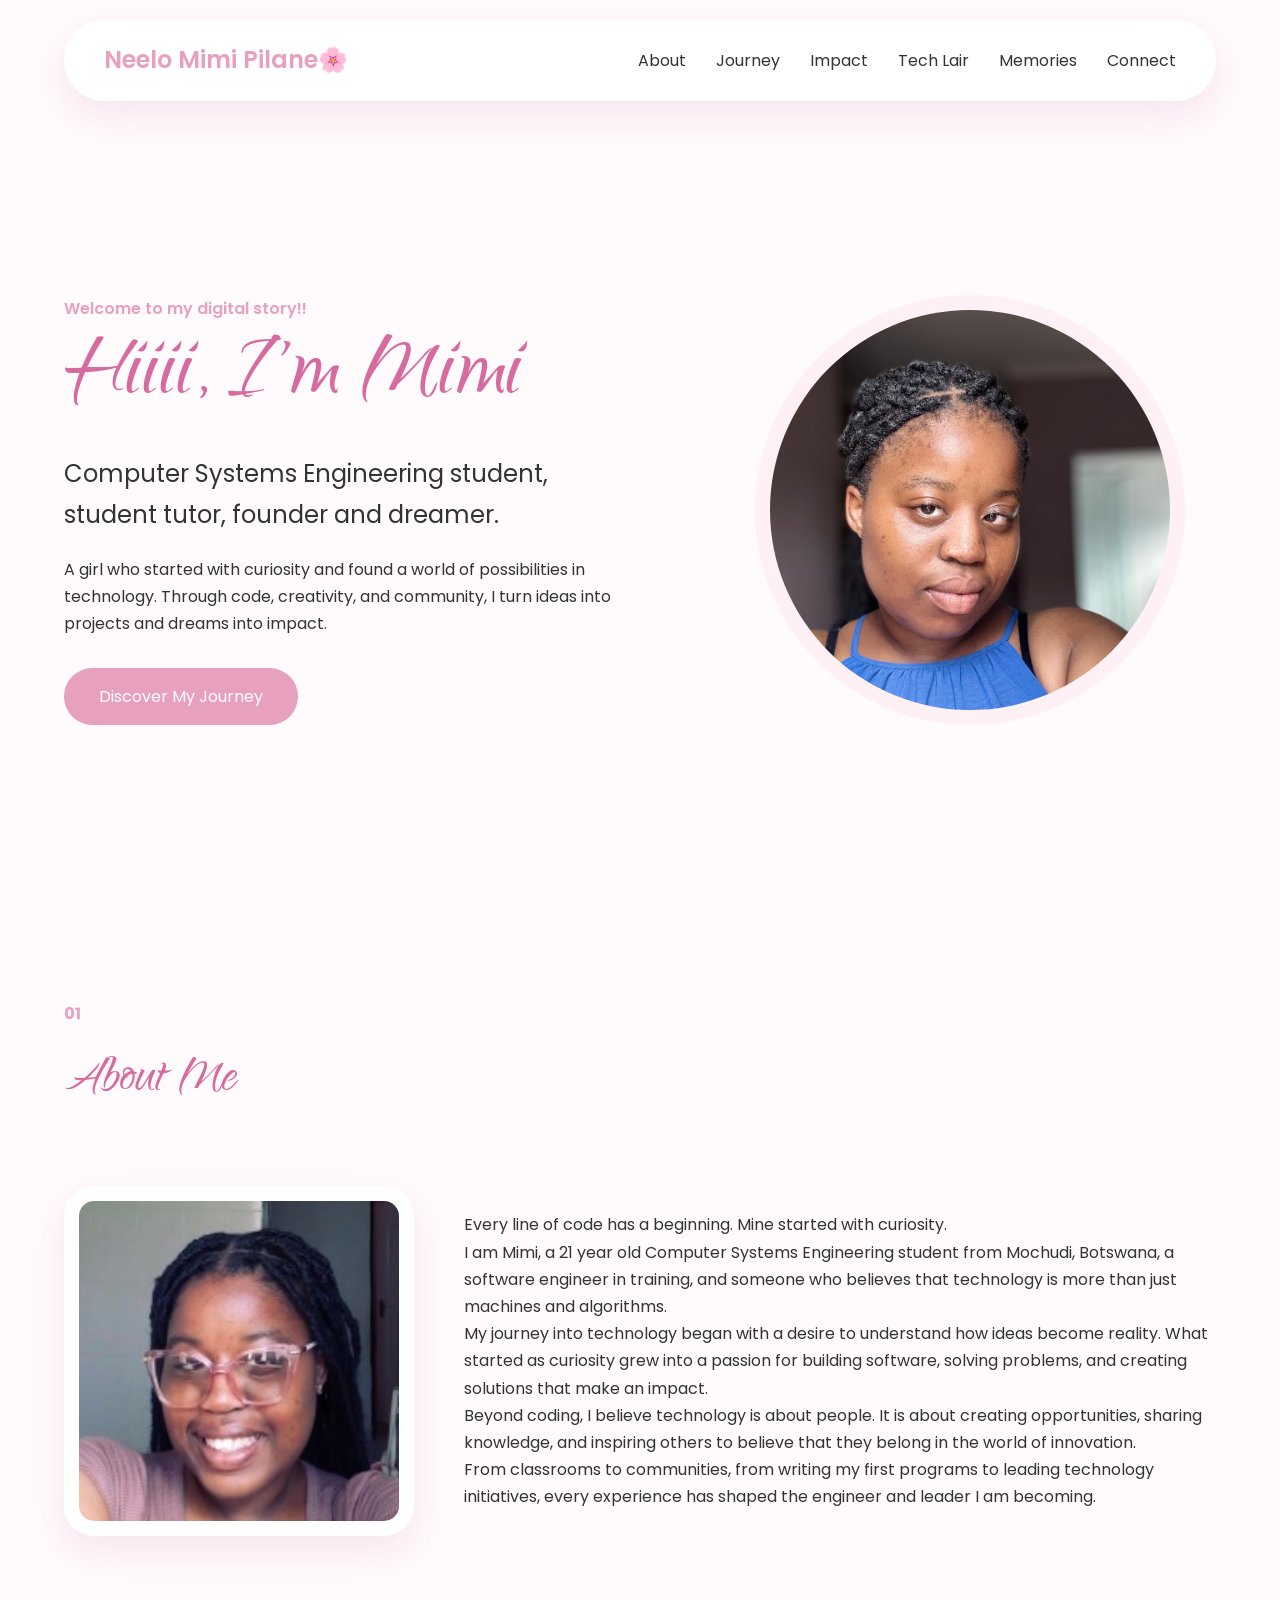
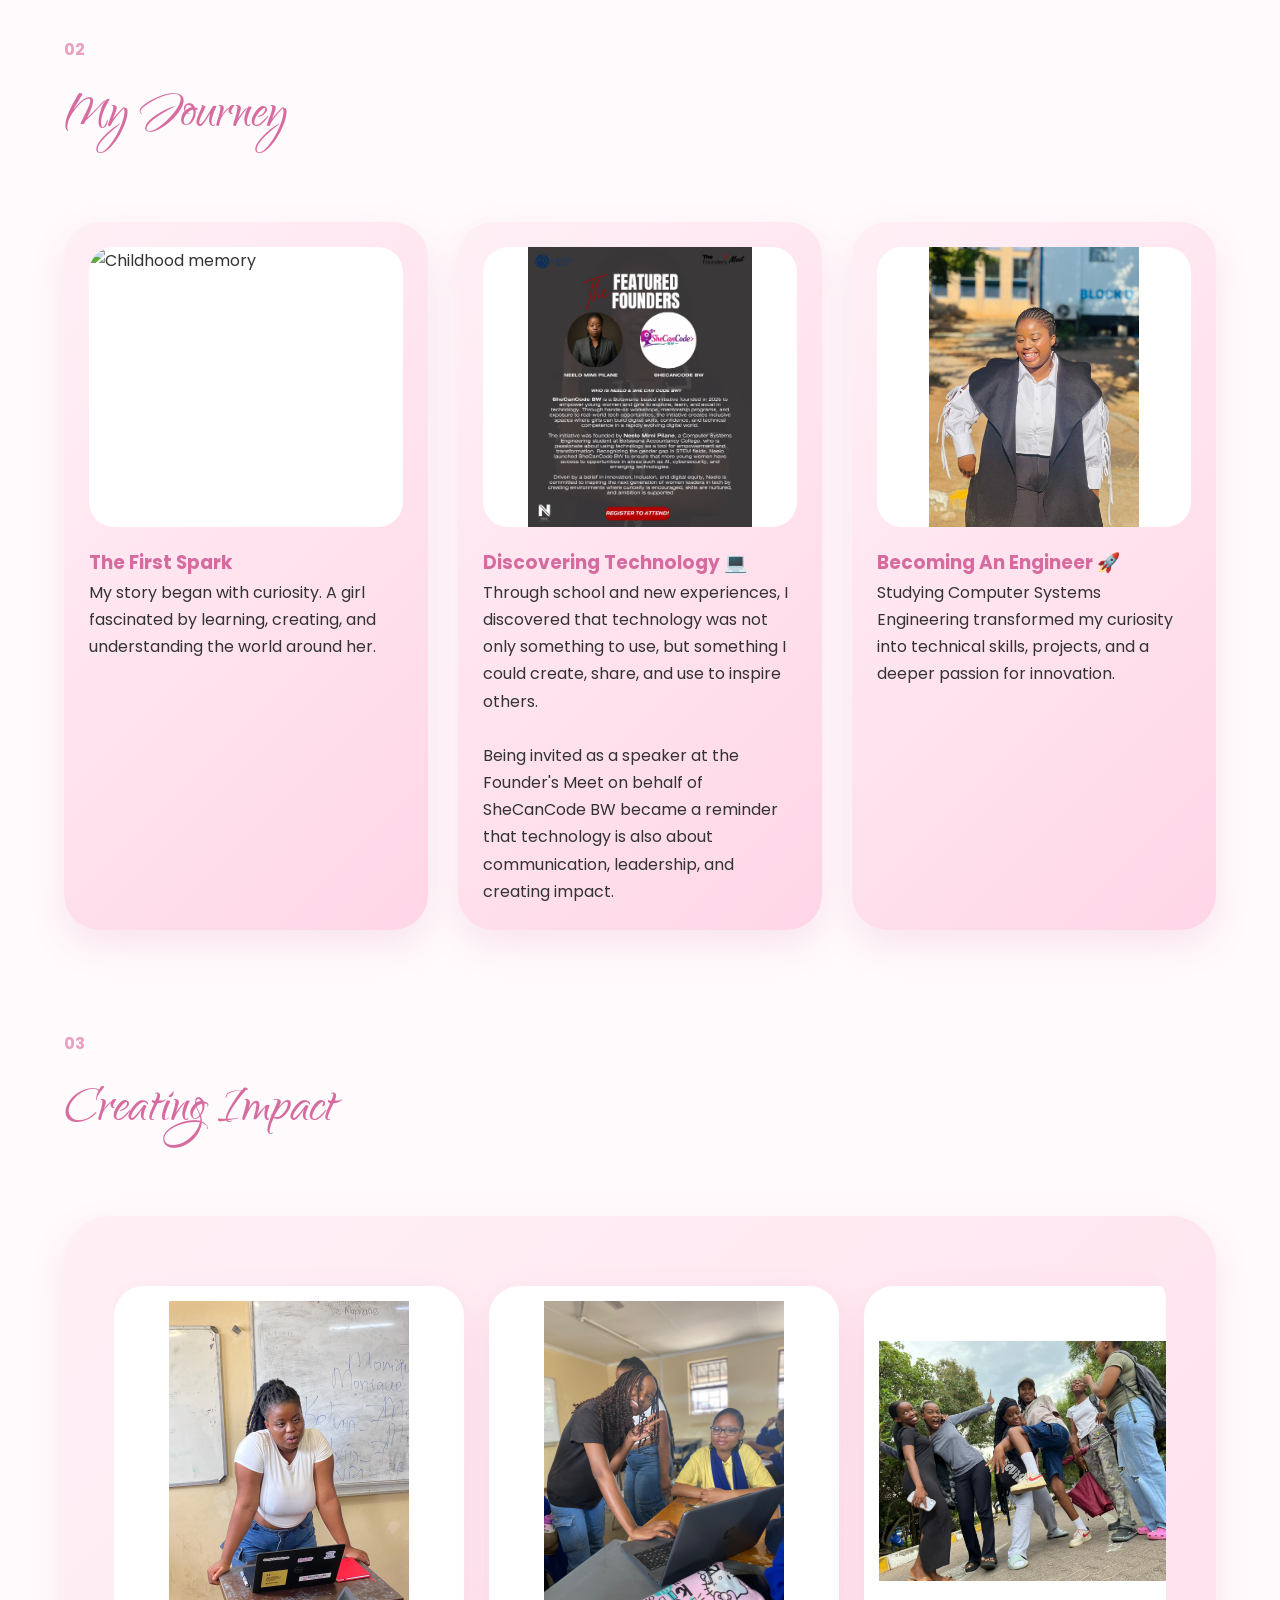
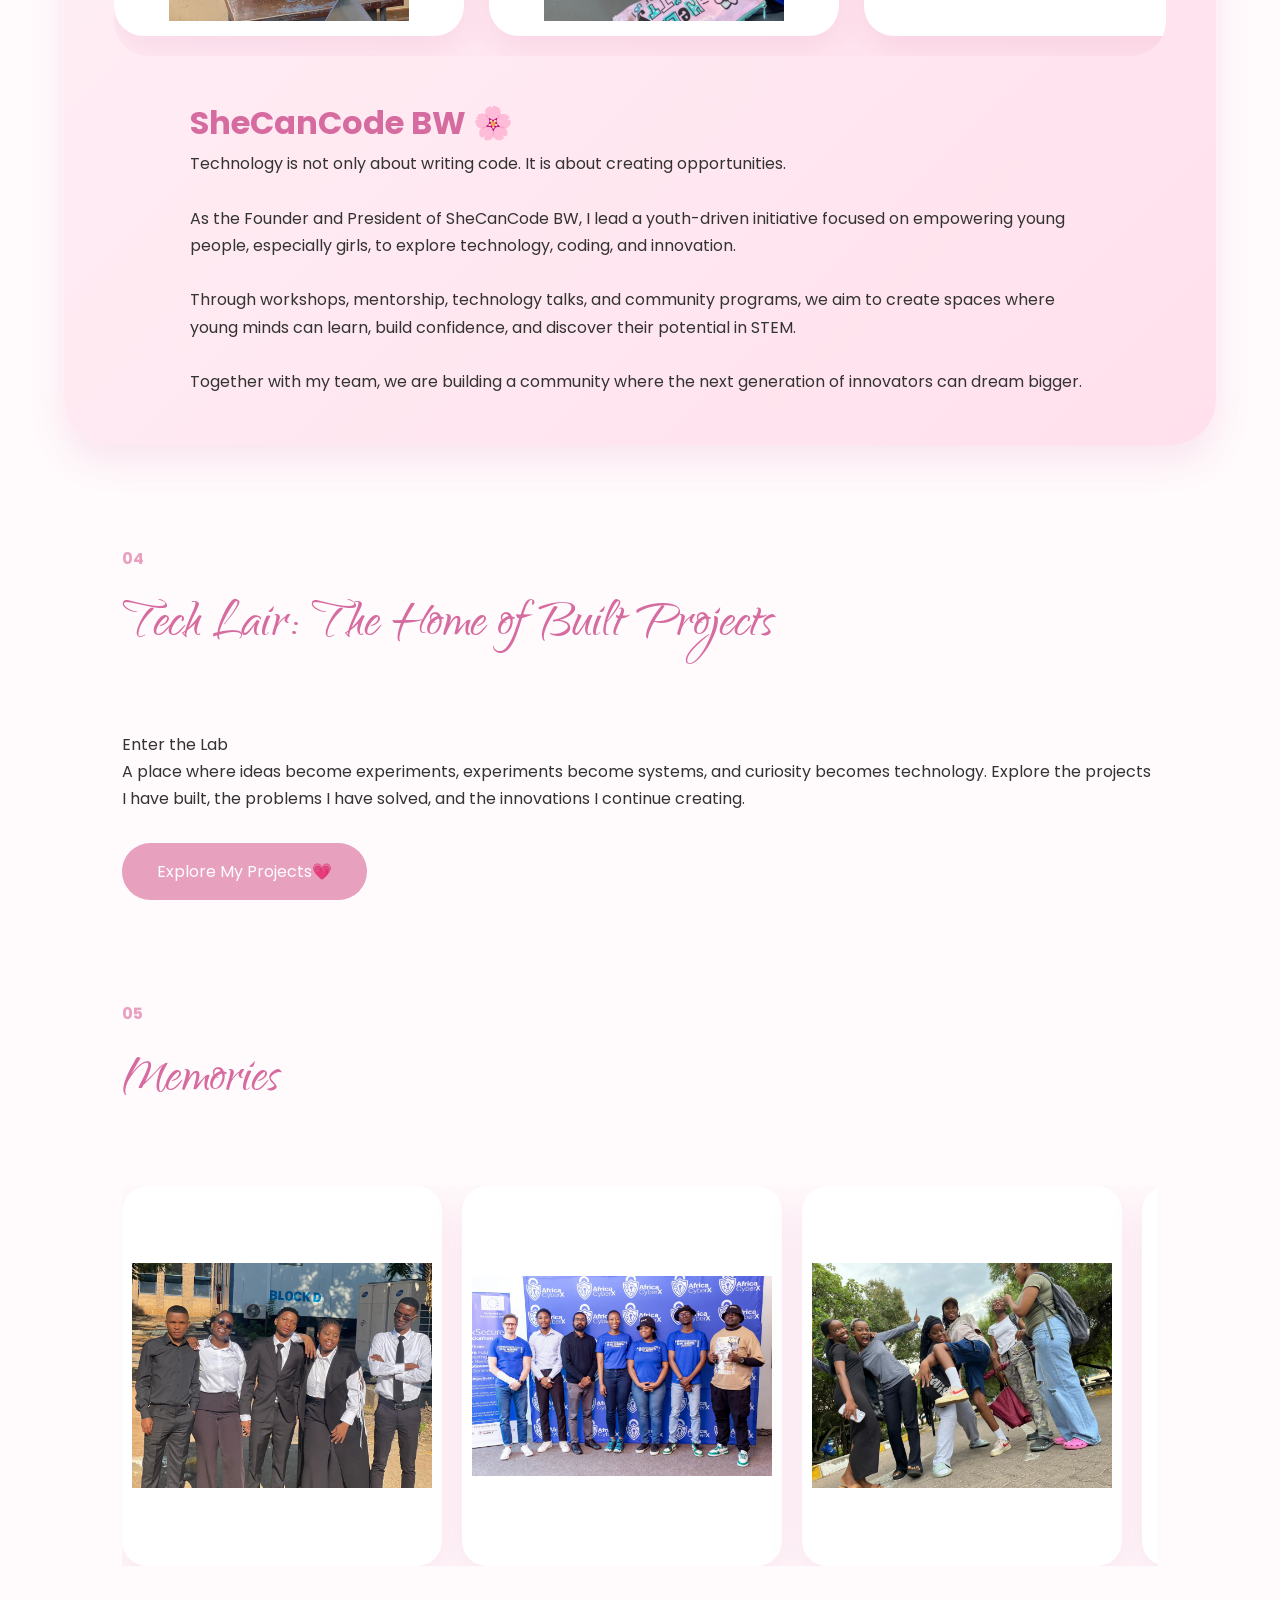
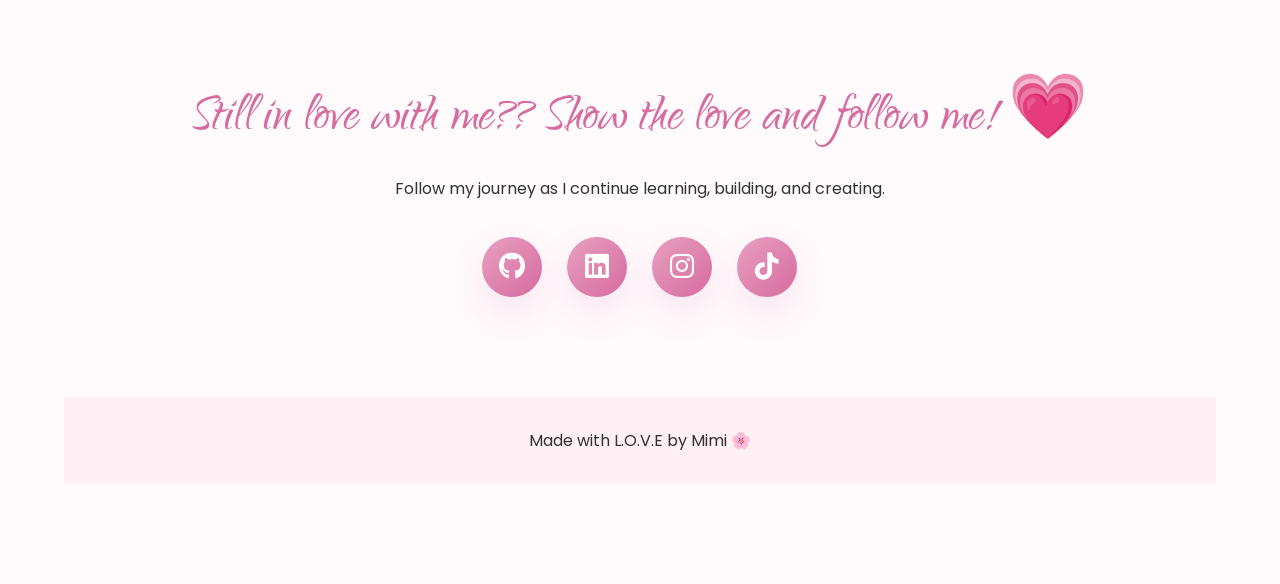
==== index.html @ d1bf8a51 "Create Mimi digital story website" ====
<!doctype html>
<html lang="en">
  <head>
    <meta charset="UTF-8" />

    <meta name="viewport" content="width=device-width, initial-scale=1.0" />

    <title>Mimi | My Digital Story</title>

    <!-- Fonts -->

    <link rel="preconnect" href="https://fonts.googleapis.com" />

    <link rel="preconnect" href="https://fonts.gstatic.com" crossorigin />

    <link
      href="https://fonts.googleapis.com/css2?family=Qwigley&family=Poppins:wght@300;400;500;600;700&display=swap"
      rel="stylesheet"
    />

    <!-- Font Awesome Icons -->

    <link
      rel="stylesheet"
      href="https://cdnjs.cloudflare.com/ajax/libs/font-awesome/6.5.2/css/all.min.css"
    />

    <!-- CSS -->

    <link rel="stylesheet" href="style.css" />
  </head>

  <body>
    <!-- NAVIGATION -->

    <header>
      <nav class="navbar">
        <div class="logo">Neelo Mimi Pilane🌸</div>

        <ul class="nav-links">
          <li><a href="#about">About</a></li>

          <li><a href="#journey">Journey</a></li>

          <li><a href="#impact">Impact</a></li>

          <li><a href="#projects">Tech Lair</a></li>

          <li><a href="#memories">Memories</a></li>

          <li><a href="#contact">Connect</a></li>
        </ul>
      </nav>
    </header>

    <!-- HERO SECTION -->

    <section class="hero">
      <div class="hero-content">
        <p class="small-title">Welcome to my digital story!!</p>

        <h1>Hiiii, I'm Mimi</h1>

        <h2>
          Computer Systems Engineering student, student tutor, founder and
          dreamer.
        </h2>

        <p>
          A girl who started with curiosity and found a world of possibilities
          in technology. Through code, creativity, and community, I turn ideas
          into projects and dreams into impact.
        </p>

        <a href="#about" class="button"> Discover My Journey </a>
      </div>

      <div class="hero-image">
        <div class="image-circle">
          <img src="images/IMG-20260109-WA0037.jpg" alt="Mimi" />
        </div>
      </div>
    </section>

    <!-- ABOUT ME -->

    <section id="about" class="section">
      <div class="section-title">
        <span>01</span>

        <h2>About Me</h2>
      </div>

      <div class="about-container">
        <img
          src="images/WhatsApp Image 2026-07-09 at 23.31.09.jpeg"
          alt="Mimi"
        />

        <div>
          <p>
            Every line of code has a beginning. Mine started with curiosity.
          </p>

          <p>
            I am Mimi, a 21 year old Computer Systems Engineering student from
            Mochudi, Botswana, a software engineer in training, and someone who
            believes that technology is more than just machines and algorithms.
          </p>

          <p>
            My journey into technology began with a desire to understand how
            ideas become reality. What started as curiosity grew into a passion
            for building software, solving problems, and creating solutions that
            make an impact.
          </p>

          <p>
            Beyond coding, I believe technology is about people. It is about
            creating opportunities, sharing knowledge, and inspiring others to
            believe that they belong in the world of innovation.
          </p>

          <p>
            From classrooms to communities, from writing my first programs to
            leading technology initiatives, every experience has shaped the
            engineer and leader I am becoming.
          </p>
        </div>
      </div>
    </section>

    <!-- JOURNEY -->

    <section id="journey" class="section">
      <div class="section-title">
        <span>02</span>

        <h2>My Journey</h2>
      </div>

      <div class="journey-cards">
        <div class="journey-card">
          <img
            src="https://scontent.fgbe3-1.fna.fbcdn.net/v/t39.30808-6/525600431_122145779588773321_2404737850648719058_n.jpg?stp=dst-jpg_tt6&cstp=mx1365x2048&ctp=s1365x2048&_nc_cat=105&ccb=1-7&_nc_sid=127cfc&_nc_ohc=GT1nLXuO20gQ7kNvwE4-AoG&_nc_oc=Adqi7NWQVuliMATV10TomDskWCV0RhlWB3ae9Sd9aDiDpwr0BccmvEbLp9uGmn_qp1I&_nc_zt=23&_nc_ht=scontent.fgbe3-1.fna&_nc_gid=GcNTvMuX2wR8f9uZU5mSNQ&_nc_ss=7a2a8&oh=00_AQByU5W6QMEFvZTmGHGE9KpyMaZ5w5khFSQNWqCHxTu-3w&oe=6A55FC5C"
            alt="Childhood memory"
          />

          <h3>The First Spark </h3>

          <p>
            My story began with curiosity. A girl fascinated by learning,
            creating, and understanding the world around her.
          </p>
        </div>

        <div class="journey-card">
          <img
            src="images/IMG-20260215-WA0001.jpg"
            alt="Founder's Meet speaker poster"
          />

          <h3>Discovering Technology 💻</h3>

          <p>
            Through school and new experiences, I discovered that technology was
            not only something to use, but something I could create, share, and
            use to inspire others.

            <br /><br />

            Being invited as a speaker at the Founder's Meet on behalf of
            SheCanCode BW became a reminder that technology is also about
            communication, leadership, and creating impact.
          </p>
        </div>

        <div class="journey-card">
          <img
            src="images/IMG-20260528-WA0316.jpg"
            alt="Engineering presentation"
          />

          <h3>Becoming An Engineer 🚀</h3>

          <p>
            Studying Computer Systems Engineering transformed my curiosity into
            technical skills, projects, and a deeper passion for innovation.
          </p>
        </div>
      </div>
    </section>

    <!-- IMPACT -->

    <section id="impact" class="section">
      <div class="section-title">
        <span>03</span>

        <h2>Creating Impact</h2>
      </div>

      <div class="impact-card">
        <div class="she-carousel">
          <div class="she-track">
            <img
              src="images/IMG-20260215-WA0042.jpg"
              alt="SheCanCode BW activity"
            />

            <img
              src="images/IMG-20260215-WA0048.jpg"
              alt="SheCanCode BW activity"
            />

            <img
              src="images/IMG-20260213-WA0061.jpg"
              alt="SheCanCode BW activity"
            />

            <img
              src="images/IMG-20260215-WA0046.jpg"
              alt="SheCanCode BW activity"
            />

            <img
              src="images/20260221_151713.jpg"
              alt="SheCanCode BW activity"
            />

            <!-- duplicate images for smooth animation -->

            <img
              src="images/20260130_170635.jpg"
              alt="SheCanCode BW activity"
            />

            <img
              src="images/IMG-20260214-WA0029.jpg"
              alt="SheCanCode BW activity"
            />
          </div>
        </div>

        <div>
          <h3>SheCanCode BW 🌸</h3>

          <p>
            Technology is not only about writing code. It is about creating
            opportunities.

            <br /><br />

            As the Founder and President of SheCanCode BW, I lead a youth-driven
            initiative focused on empowering young people, especially girls, to
            explore technology, coding, and innovation.

            <br /><br />

            Through workshops, mentorship, technology talks, and community
            programs, we aim to create spaces where young minds can learn, build
            confidence, and discover their potential in STEM.

            <br /><br />

            Together with my team, we are building a community where the next
            generation of innovators can dream bigger.
          </p>
        </div>
      </div>
    </section>

    <!-- TECH LAIR -->

    <section id="projects" class="section">
      <div class="section-title">

<!-- TECH LAIR -->


<section id="projects" class="section tech-lair">


<div class="section-title">

  <span>04</span>
<h2>
Tech Lair: The Home of Built Projects
</h2>
</div>

<div class="lair-container"

<h2>
Enter the Lab
</h2>
<p>

A place where ideas become experiments, experiments become systems,
and curiosity becomes technology.

Explore the projects I have built, the problems I have solved,
and the innovations I continue creating.

</p>

<a href="projects.html" class="button">

Explore My Projects💗

</a>
</div>

</section>

    <!-- MEMORIES CAROUSEL -->

    <section id="memories" class="section">
      <div class="section-title">
        <span>05</span>

        <h2>Memories</h2>
      </div>

      <div class="carousel">
        <div class="carousel-track">
          <img src="images/IMG-20260528-WA0346.jpg" alt="Memory" />

          <img src="images/525587577_122145778658773321_8974196569552202813_n.jpg" alt="Memory" />

          <img src="images/IMG-20260213-WA0061.jpg" alt="Memory" />

          <img src="images/20260417_142300.jpg" alt="Memory" />

          <img src="images/20260221_115844.jpg" alt="Memory" />

          <img src="images/20260428_124138.jpg" alt="Memory" />

          <!-- duplicate images for smooth loop -->

          <img src="images/20260222_104321.jpg" alt="Memory" />

          <img src="images/20260112_105141.jpg" alt="Memory" />

          <img src="images/20260131_094448.jpg" alt="Memory" />
        </div>
      </div>
    </section>

    <!-- CONNECT -->

    <section id="contact" class="section contact">
      <h2>Still in love with me?? Show the love and follow me! 💗</h2>

      <p>Follow my journey as I continue learning, building, and creating.</p>

      <div class="social-links">
        <a
          href="https://github.com/neelomimipilane"
          target="_blank"
          aria-label="GitHub"
        >
          <i class="fab fa-github"></i>
        </a>

        <a
          href="https://www.linkedin.com/in/neelo-mimi-pilane-a57aa8320/"
          target="_blank"
          aria-label="LinkedIn"
        >
          <i class="fab fa-linkedin"></i>
        </a>

        <a
          href="https://www.instagram.com/bubble_peachhh/?__pwa=1"
          target="_blank"
          aria-label="Instagram"
        >
          <i class="fab fa-instagram"></i>
        </a>

        <a
          href="https://www.tiktok.com/@faith.with_mimi"
          target="_blank"
          aria-label="TikTok"
        >
          <i class="fab fa-tiktok"></i>
        </a>
      </div>
    </section>

    <!-- FOOTER -->
    <footer>
      <p>Made with L.O.V.E by Mimi 🌸</p>
    </footer>
  </body>
</html>
---- style.css ----
/* ==========================
   GLOBAL STYLES
========================== */

:root {
  --pink: #e8a0bf;
  --dark-pink: #d66b9f;
  --soft-pink: #fff0f6;
  --card-pink: #ffe4ef;
  --light: #fffafc;
  --dark: #333;
  --white: #ffffff;
  --shadow: 0 15px 35px rgba(214, 107, 159, 0.15);
}

* {
  margin: 0;
  padding: 0;
  box-sizing: border-box;
}

html {
  scroll-behavior: smooth;
}

body {
  font-family: "Poppins", sans-serif;
  background: var(--light);
  color: var(--dark);
  line-height: 1.7;
}

h1,
h2 {
  font-family: "Qwigley", cursive;
  font-weight: 400;
  color: var(--dark-pink);
}

h1 {
  font-size: 7rem;
  line-height: 1;
}

h2 {
  font-size: 4rem;
}

p {
  font-size: 1rem;
}

/* ==========================
   NAVIGATION
========================== */

header {
  position: fixed;
  width: 100%;
  top: 0;
  z-index: 1000;
}

.navbar {
  width: 90%;
  margin: 20px auto 0;

  padding: 20px 40px;

  display: flex;
  justify-content: space-between;
  align-items: center;

  background: rgba(255, 255, 255, 0.85);

  backdrop-filter: blur(12px);

  border-radius: 50px;

  box-shadow: var(--shadow);
}

.logo {
  font-size: 1.5rem;
  font-weight: 600;
  color: var(--pink);
}

.nav-links {
  display: flex;
  list-style: none;
  gap: 30px;
}

.nav-links a {
  text-decoration: none;
  color: var(--dark);
  transition: 0.3s;
}

.nav-links a:hover {
  color: var(--pink);
}

/* ==========================
   HERO SECTION
========================== */

.hero {
  min-height: 100vh;

  display: flex;

  align-items: center;

  justify-content: space-between;

  width: 90%;

  margin: auto;

  padding-top: 120px;
}

.hero-content {
  width: 50%;
}

.small-title {
  color: var(--pink);
  font-weight: 600;
}

.hero h2 {
  font-family: "Poppins", sans-serif;

  font-size: 1.5rem;

  color: var(--dark);

  margin: 20px 0;
}

.button {
  display: inline-block;

  margin-top: 30px;

  padding: 15px 35px;

  background: var(--pink);

  color: white;

  border-radius: 50px;

  text-decoration: none;

  transition: 0.3s;
}

.button:hover {
  transform: translateY(-5px);

  box-shadow: var(--shadow);
}

/* HERO IMAGE */

.hero-image {
  width: 40%;
}

.image-circle {
  width: 430px;

  height: 430px;

  border-radius: 50%;

  overflow: hidden;

  background: var(--soft-pink);

  padding: 15px;
}

.image-circle img {
  width: 100%;
  height: 100%;

  object-fit: cover;

  border-radius: 50%;
}

/* ==========================
   SECTIONS
========================== */

.section {
  width: 90%;
  margin: 100px auto;
}

.section-title {
  margin-bottom: 50px;
}

.section-title span {
  color: var(--pink);

  font-weight: bold;
}

/* ==========================
   ABOUT
========================== */

.about-container {
  display: flex;

  align-items: center;

  gap: 50px;
}

.about-container img {
  width: 350px;

  height: 350px;

  object-fit: contain;

  background: white;

  padding: 15px;

  border-radius: 30px;

  box-shadow: var(--shadow);
}

/* ==========================
   JOURNEY CARDS
========================== */

.journey-cards {
  display: grid;

  grid-template-columns: repeat(3, 1fr);

  gap: 30px;
}

.journey-card {
  background: linear-gradient(135deg, #fff0f6, #ffd6e7);

  padding: 25px;

  border-radius: 35px;

  box-shadow: var(--shadow);

  transition: 0.4s;

  overflow: hidden;
}

.journey-card:hover {
  transform: translateY(-10px);
}

.journey-card img {
  width: 100%;

  height: 280px;

  object-fit: contain;

  background: white;

  border-radius: 25px;

  display: block;
}

.journey-card h3 {
  margin-top: 20px;

  color: var(--dark-pink);
}

/* ==========================
   IMPACT SECTION
========================== */

.impact-card {
  display: flex;

  align-items: center;

  gap: 40px;

  background: linear-gradient(135deg, #fff0f6, #ffe0ec);

  padding: 40px;

  border-radius: 40px;

  box-shadow: var(--shadow);
}

.impact-card img {
  width: 350px;

  height: 350px;

  object-fit: contain;

  background: white;

  padding: 10px;

  border-radius: 30px;
}

/* ==========================
   MEMORIES CAROUSEL
========================== */

.carousel {
  overflow: hidden;
}

.carousel-track {
  display: flex;

  gap: 20px;

  width: max-content;

  animation: movePhotos 25s linear infinite;
}

.carousel-track img {
  width: 320px;

  height: 380px;

  object-fit: contain;

  background: white;

  padding: 10px;

  border-radius: 25px;

  box-shadow: var(--shadow);
}

@keyframes movePhotos {
  from {
    transform: translateX(0);
  }

  to {
    transform: translateX(-50%);
  }
}

/* ==========================
   GALLERY
========================== */

.gallery {
  columns: 3;

  column-gap: 20px;
}

.gallery img {
  width: 100%;

  height: 350px;

  object-fit: contain;

  background: white;

  padding: 10px;

  margin-bottom: 20px;

  border-radius: 25px;

  box-shadow: var(--shadow);
}

/* ==========================
   SOCIALS
========================== */

.contact {
  text-align: center;
}

.social-links {
  display: flex;

  justify-content: center;

  gap: 20px;

  margin-top: 30px;
}

.social-links a {
  text-decoration: none;

  background: var(--pink);

  color: white;

  padding: 12px 25px;

  border-radius: 50px;
}

/* ==========================
   FOOTER
========================== */

footer {
  text-align: center;

  padding: 30px;

  background: var(--soft-pink);
}

/* ==========================
   MOBILE
========================== */

@media (max-width: 900px) {
  .hero {
    flex-direction: column;

    text-align: center;
  }

  .hero-content,
  .hero-image {
    width: 100%;
  }

  .image-circle {
    width: 300px;

    height: 300px;
  }

  .journey-cards {
    grid-template-columns: 1fr;
  }

  .about-container {
    flex-direction: column;
  }

  .gallery {
    columns: 1;
  }

  .nav-links {
    display: none;
  }

  .impact-card {
    flex-direction: column;
  }
}
/* ==========================
   SHECANCODE IMPACT SECTION
========================== */

.impact-card {
  display: flex;

  flex-direction: column;

  gap: 40px;

  background: linear-gradient(135deg, #fff0f6, #ffe0ec);

  padding: 50px;

  border-radius: 45px;

  box-shadow: var(--shadow);
}

/* SHECANCODE CAROUSEL AREA */

.she-carousel {
  width: 100%;

  overflow: hidden;

  border-radius: 35px;

  padding: 20px 0;
}

.she-track {
  display: flex;

  gap: 25px;

  width: max-content;

  animation: sheMove 25s linear infinite;
}

.she-track img {
  width: 350px;

  height: 350px;

  object-fit: contain;

  background: white;

  padding: 15px;

  border-radius: 30px;

  box-shadow: var(--shadow);
}

.she-carousel:hover .she-track {
  animation-play-state: paused;
}

@keyframes sheMove {
  from {
    transform: translateX(0);
  }

  to {
    transform: translateX(-50%);
  }
}

/* TEXT AREA */

.impact-card h3 {
  font-size: 2rem;

  color: var(--dark-pink);
}

.impact-card p {
  max-width: 900px;
}
/* ==========================
   SOCIAL ICONS
========================== */

.social-links {
  display: flex;

  justify-content: center;

  gap: 25px;

  margin-top: 35px;
}

.social-links a {
  width: 60px;

  height: 60px;

  display: flex;

  justify-content: center;

  align-items: center;

  background: linear-gradient(135deg, #e8a0bf, #d66b9f);

  color: white;

  font-size: 1.7rem;

  border-radius: 50%;

  text-decoration: none;

  box-shadow: var(--shadow);

  transition: 0.4s;
}

.social-links a:hover {
  transform: translateY(-10px) rotate(5deg);

  box-shadow: 0 20px 40px rgba(214, 107, 159, 0.3);
}

/* =====================================
   TECH LAIR PROJECT PAGE
===================================== */

/* PROJECT HERO */

.project-hero {
  min-height: 60vh;

  display: flex;

  flex-direction: column;

  justify-content: center;

  align-items: center;

  text-align: center;

  padding: 150px 20px 80px;

  background: linear-gradient(135deg, #fff0f6, #ffe1ed);
}

.project-hero h1 {
  font-family: "Qwigley", cursive;

  font-size: 6rem;

  font-weight: 400;

  color: #d66b9f;

  margin-bottom: 20px;
}

.project-hero p {
  max-width: 700px;

  font-size: 1.2rem;

  color: #555;
}

/* PROJECT GRID */

.project-grid {
  display: grid;

  grid-template-columns: repeat(2, 1fr);

  gap: 40px;

  margin-top: 50px;
}

/* PROJECT CARDS */

.project-card {
  background: linear-gradient(135deg, #fff0f6, #ffffff);

  padding: 30px;

  border-radius: 35px;

  box-shadow: var(--shadow);

  transition: 0.4s;
}

.project-card:hover {
  transform: translateY(-12px);
}

/* PROJECT IMAGE */

.project-image {
  width: 100%;

  height: 250px;

  overflow: hidden;

  border-radius: 25px;

  margin-bottom: 25px;

  background: #ffe4ef;
}

.project-image img {
  width: 100%;

  height: 100%;

  object-fit: contain;

  padding: 10px;
}

/* PROJECT TITLE */

.project-card h3 {
  font-family: "Poppins", sans-serif;

  font-size: 1.7rem;

  font-weight: 600;

  color: #d66b9f;

  margin-bottom: 15px;
}

/* PROJECT DESCRIPTION */

.project-card p {
  font-size: 1rem;

  line-height: 1.7;

  color: #444;
}

/* TECH STACK */

.tech-stack {
  margin-top: 20px;

  padding: 12px 18px;

  background: #ffe4ef;

  border-radius: 20px;

  font-size: 0.9rem !important;

  color: #b04f82 !important;

  font-weight: 500;
}

/* BUTTONS */

.project-buttons {
  display: flex;

  gap: 15px;

  margin-top: 25px;

  flex-wrap: wrap;
}

.project-btn {
  text-decoration: none;

  background: #e8a0bf;

  color: white;

  padding: 12px 25px;

  border-radius: 50px;

  font-size: 0.95rem;

  transition: 0.3s;
}

.project-btn:hover {
  background: #d66b9f;

  transform: translateY(-5px);
}

/* TECH LAIR MOBILE */

@media (max-width: 900px) {
  .project-grid {
    grid-template-columns: 1fr;
  }

  .project-hero h1 {
    font-size: 4rem;
  }

  .project-card {
    padding: 25px;
  }
}
/* ==========================
ENGINEERING TOOLKIT
========================== */

.toolkit {
  margin-bottom: 80px;
}

.toolkit-grid {
  display: grid;

  grid-template-columns: repeat(4, 1fr);

  gap: 25px;
}

.tool-card {
  background: linear-gradient(135deg, #fff0f6, #ffffff);

  padding: 30px;

  border-radius: 30px;

  box-shadow: var(--shadow);

  text-align: center;

  transition: 0.3s;
}

.tool-card:hover {
  transform: translateY(-10px);
}

.tool-card h3 {
  font-family: "Poppins", sans-serif;

  font-size: 1.3rem;

  color: #d66b9f;

  margin-bottom: 20px;
}

.tool-card p {
  font-size: 1rem;

  line-height: 2;
}

@media (max-width: 900px) {
  .toolkit-grid {
    grid-template-columns: 1fr;
  }
}
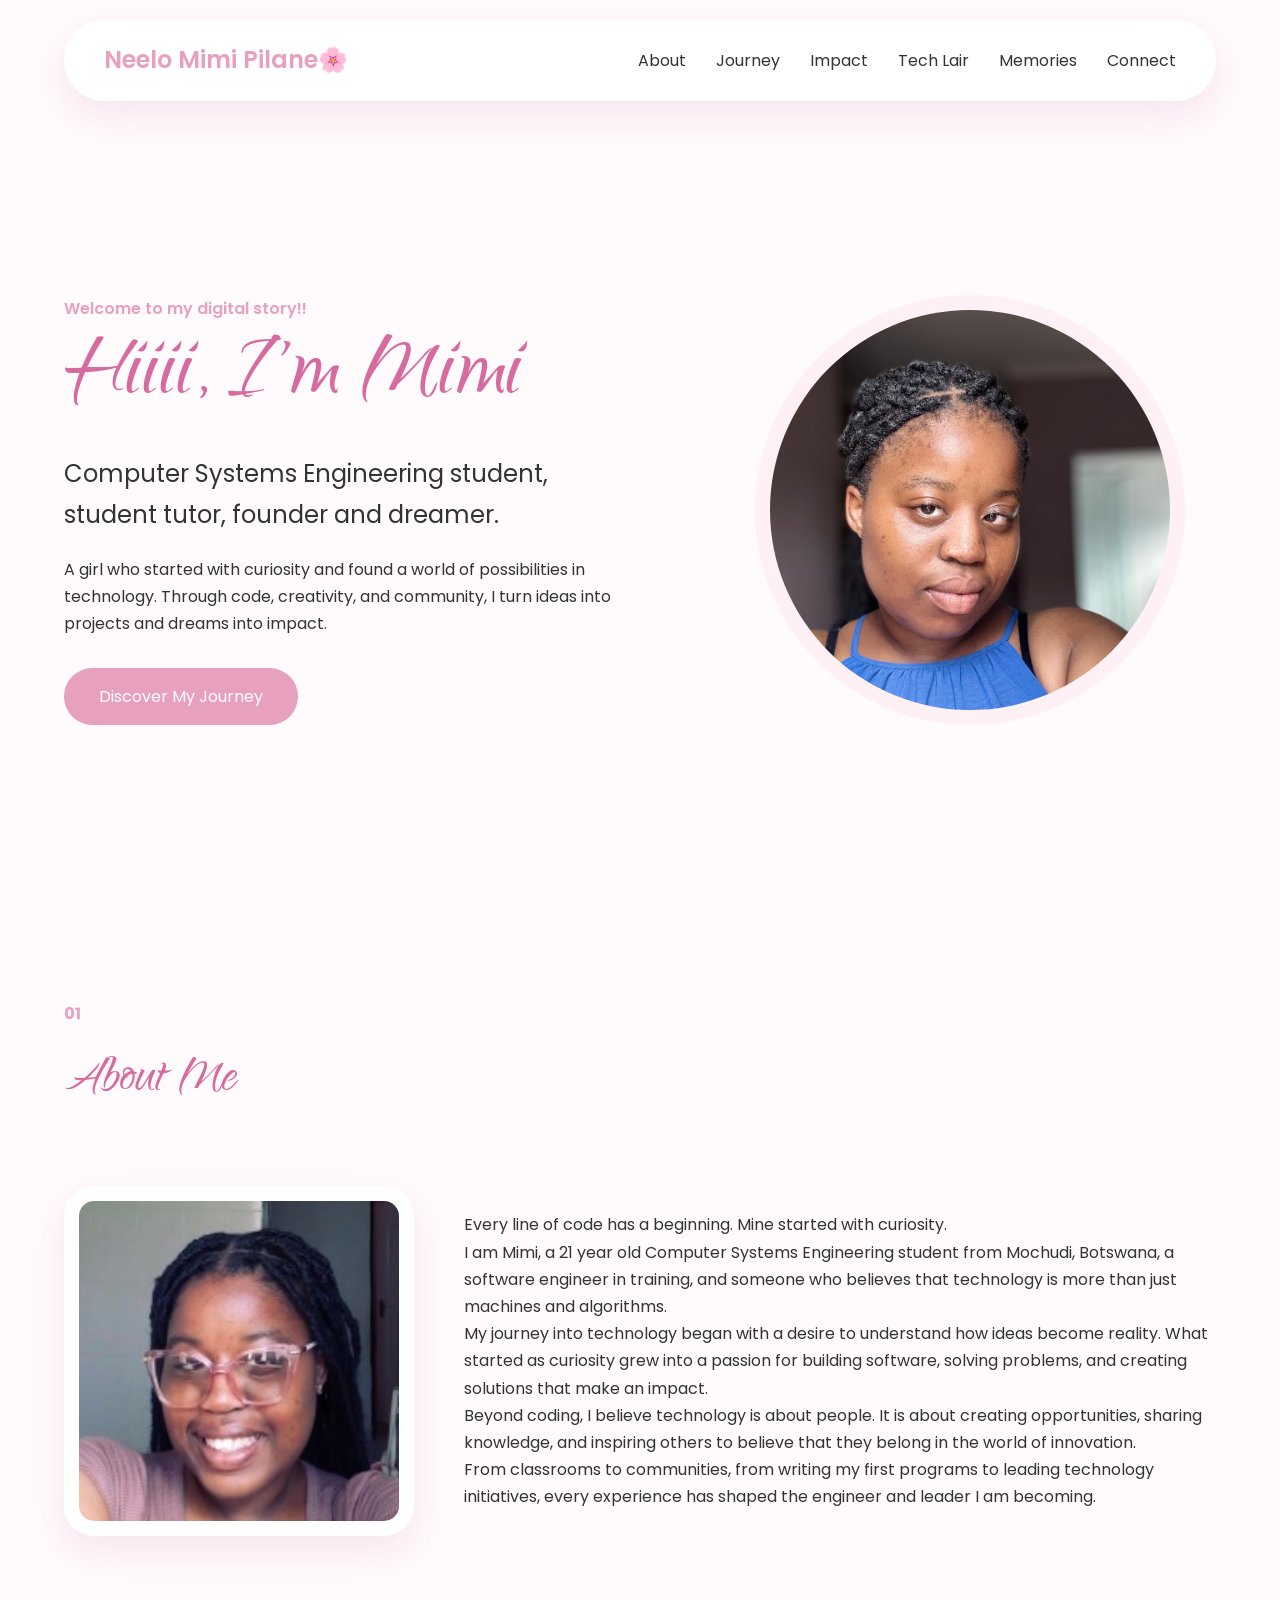
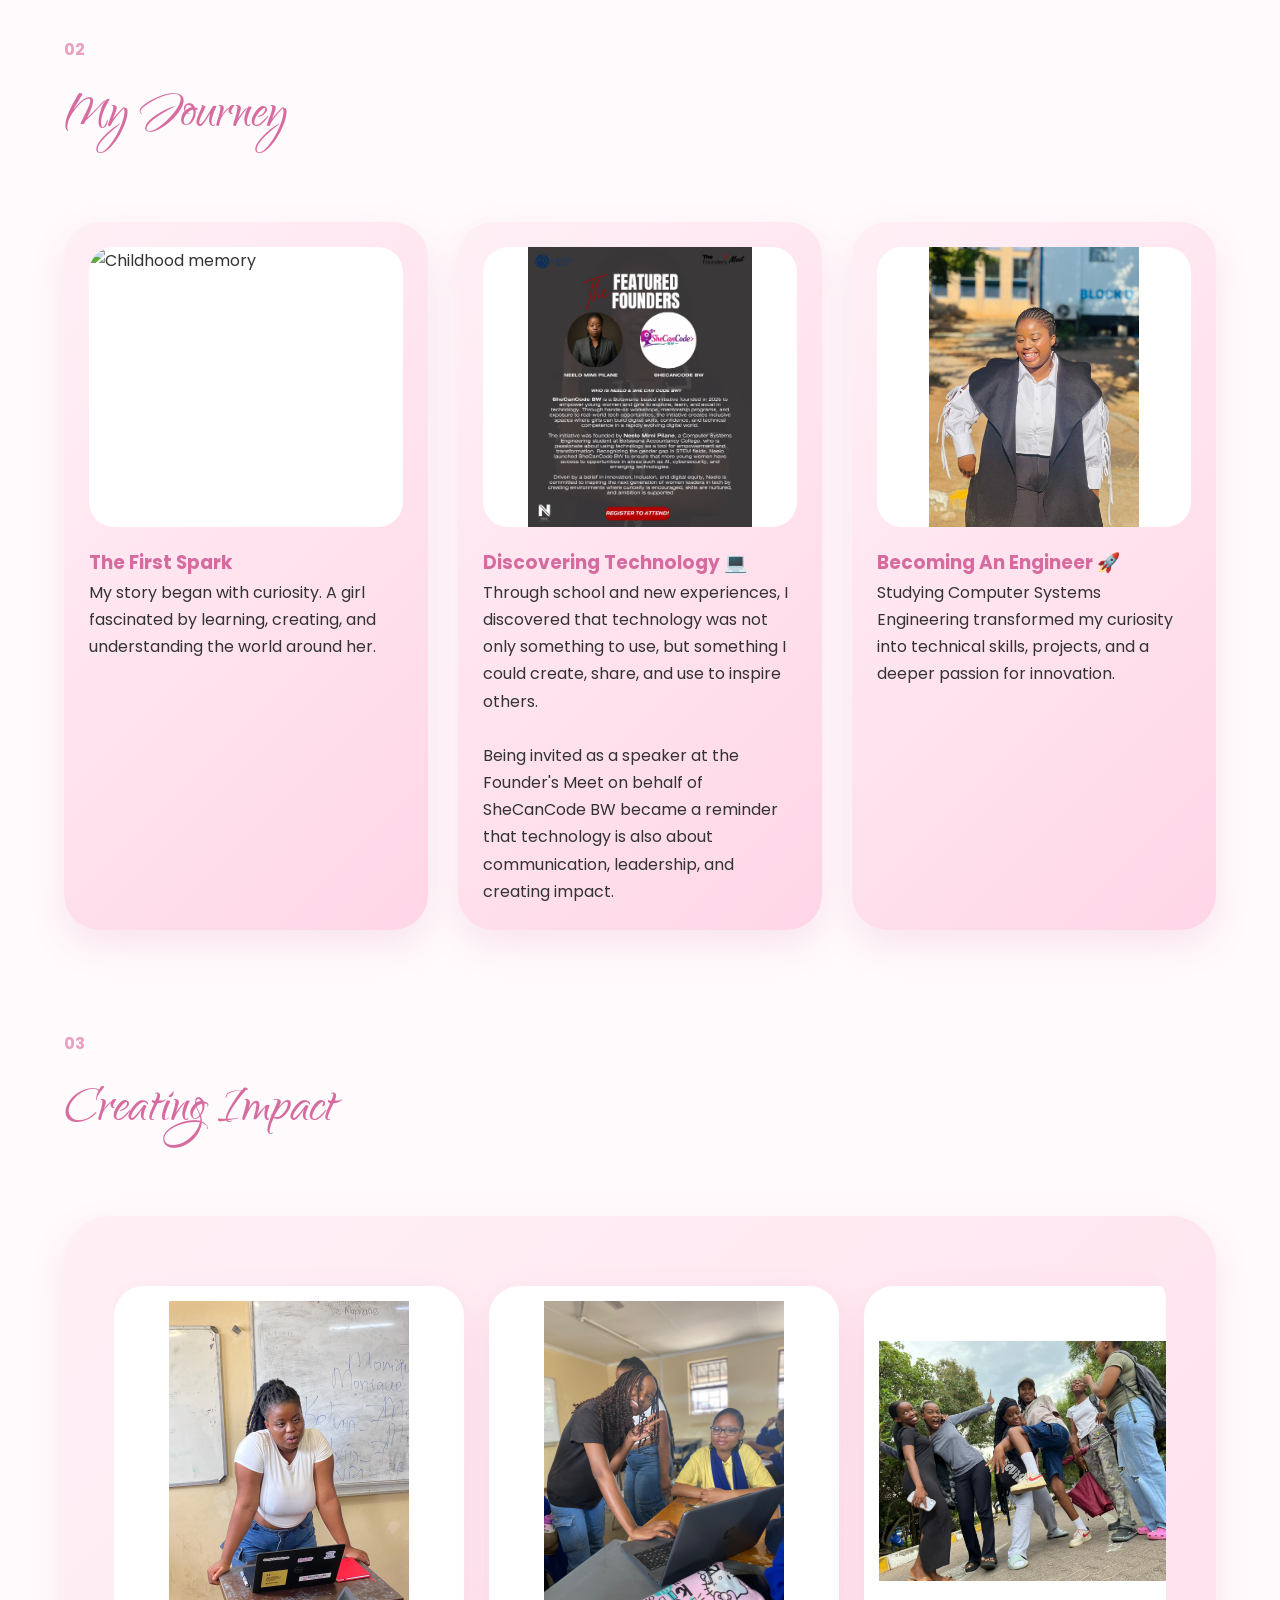
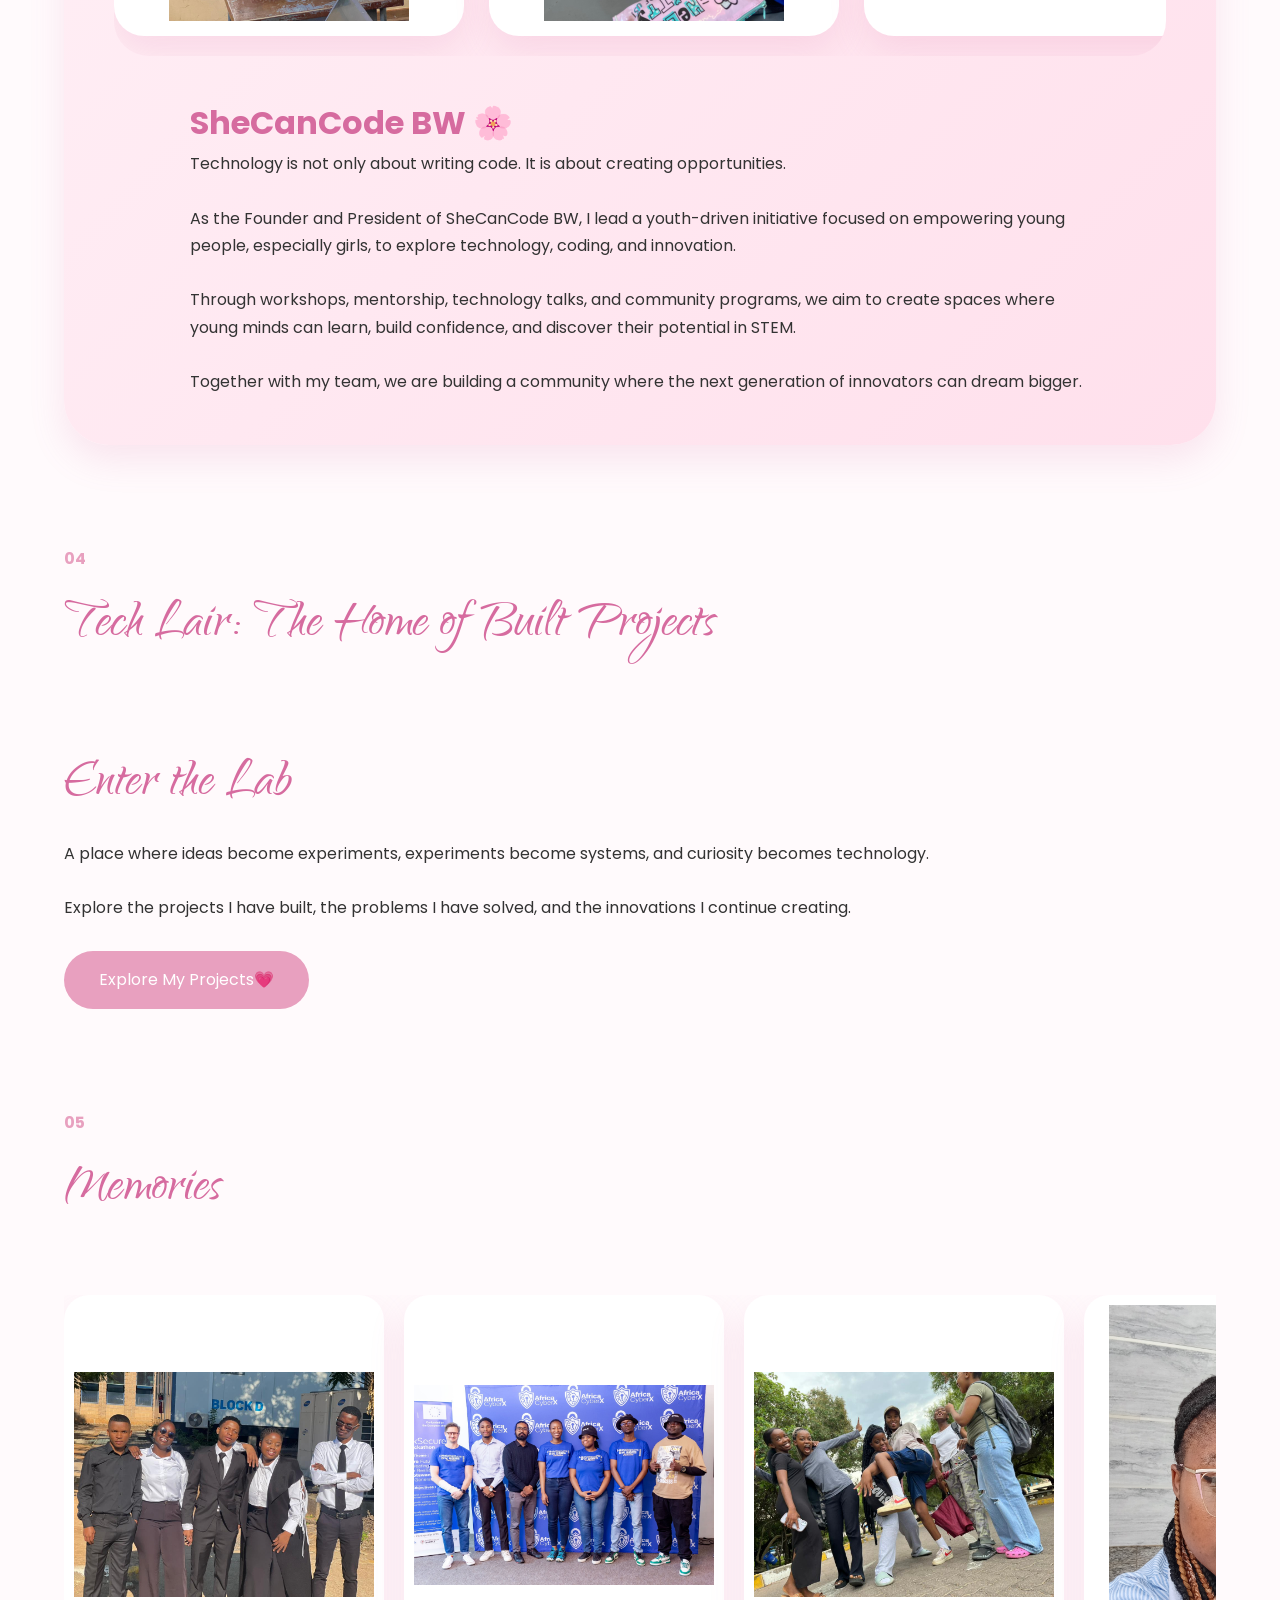
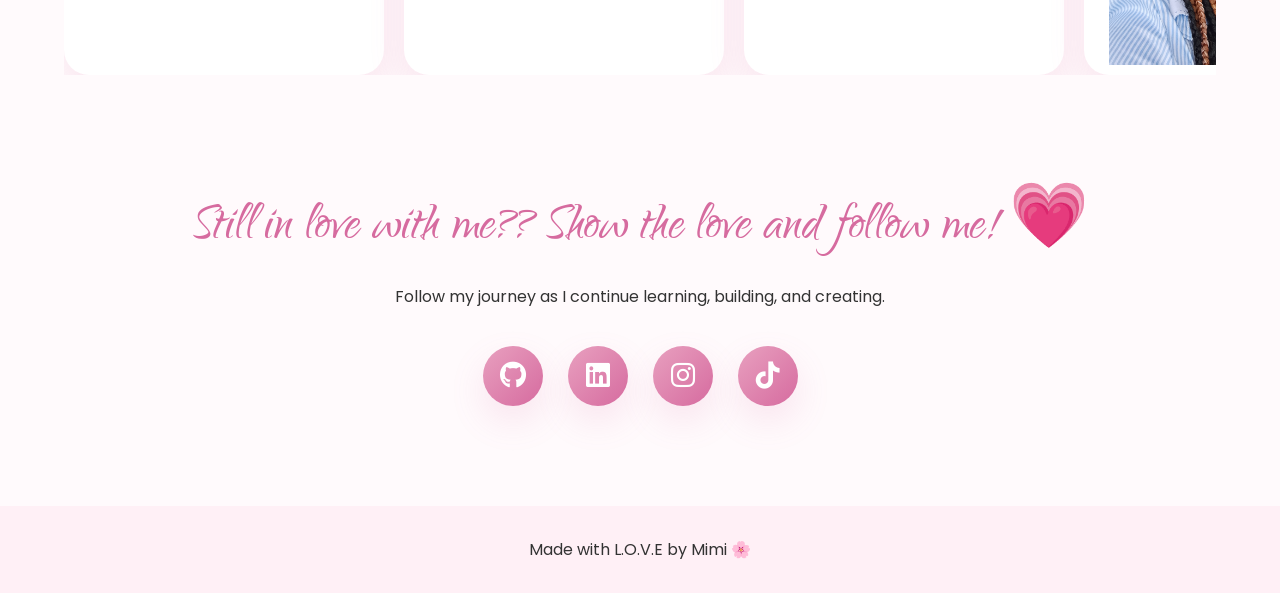
==== commit 9e182c6f: "Refactor index.html for improved structure and clarity" ====
--- a/index.html
+++ b/index.html
@@ -2,76 +2,57 @@
 <html lang="en">
   <head>
     <meta charset="UTF-8" />
-
     <meta name="viewport" content="width=device-width, initial-scale=1.0" />
-
     <title>Mimi | My Digital Story</title>
 
     <!-- Fonts -->
-
     <link rel="preconnect" href="https://fonts.googleapis.com" />
-
     <link rel="preconnect" href="https://fonts.gstatic.com" crossorigin />
-
     <link
       href="https://fonts.googleapis.com/css2?family=Qwigley&family=Poppins:wght@300;400;500;600;700&display=swap"
       rel="stylesheet"
     />
 
     <!-- Font Awesome Icons -->
-
     <link
       rel="stylesheet"
       href="https://cdnjs.cloudflare.com/ajax/libs/font-awesome/6.5.2/css/all.min.css"
     />
 
     <!-- CSS -->
-
     <link rel="stylesheet" href="style.css" />
   </head>
 
   <body>
     <!-- NAVIGATION -->
-
     <header>
       <nav class="navbar">
         <div class="logo">Neelo Mimi Pilane🌸</div>
-
         <ul class="nav-links">
           <li><a href="#about">About</a></li>
-
           <li><a href="#journey">Journey</a></li>
-
           <li><a href="#impact">Impact</a></li>
-
           <li><a href="#projects">Tech Lair</a></li>
-
           <li><a href="#memories">Memories</a></li>
-
           <li><a href="#contact">Connect</a></li>
         </ul>
       </nav>
     </header>
 
     <!-- HERO SECTION -->
-
     <section class="hero">
       <div class="hero-content">
         <p class="small-title">Welcome to my digital story!!</p>
-
         <h1>Hiiii, I'm Mimi</h1>
-
         <h2>
           Computer Systems Engineering student, student tutor, founder and
           dreamer.
         </h2>
-
         <p>
           A girl who started with curiosity and found a world of possibilities
           in technology. Through code, creativity, and community, I turn ideas
           into projects and dreams into impact.
         </p>
-
         <a href="#about" class="button"> Discover My Journey </a>
       </div>
 
@@ -83,11 +64,9 @@
     </section>
 
     <!-- ABOUT ME -->
-
     <section id="about" class="section">
       <div class="section-title">
         <span>01</span>
-
         <h2>About Me</h2>
       </div>
 
@@ -96,31 +75,26 @@
           src="images/WhatsApp Image 2026-07-09 at 23.31.09.jpeg"
           alt="Mimi"
         />
-
         <div>
           <p>
             Every line of code has a beginning. Mine started with curiosity.
           </p>
-
           <p>
             I am Mimi, a 21 year old Computer Systems Engineering student from
             Mochudi, Botswana, a software engineer in training, and someone who
             believes that technology is more than just machines and algorithms.
           </p>
-
           <p>
             My journey into technology began with a desire to understand how
             ideas become reality. What started as curiosity grew into a passion
             for building software, solving problems, and creating solutions that
             make an impact.
           </p>
-
           <p>
             Beyond coding, I believe technology is about people. It is about
             creating opportunities, sharing knowledge, and inspiring others to
             believe that they belong in the world of innovation.
           </p>
-
           <p>
             From classrooms to communities, from writing my first programs to
             leading technology initiatives, every experience has shaped the
@@ -131,11 +105,9 @@
     </section>
 
     <!-- JOURNEY -->
-
     <section id="journey" class="section">
       <div class="section-title">
         <span>02</span>
-
         <h2>My Journey</h2>
       </div>
 
@@ -145,9 +117,7 @@
             src="https://scontent.fgbe3-1.fna.fbcdn.net/v/t39.30808-6/525600431_122145779588773321_2404737850648719058_n.jpg?stp=dst-jpg_tt6&cstp=mx1365x2048&ctp=s1365x2048&_nc_cat=105&ccb=1-7&_nc_sid=127cfc&_nc_ohc=GT1nLXuO20gQ7kNvwE4-AoG&_nc_oc=Adqi7NWQVuliMATV10TomDskWCV0RhlWB3ae9Sd9aDiDpwr0BccmvEbLp9uGmn_qp1I&_nc_zt=23&_nc_ht=scontent.fgbe3-1.fna&_nc_gid=GcNTvMuX2wR8f9uZU5mSNQ&_nc_ss=7a2a8&oh=00_AQByU5W6QMEFvZTmGHGE9KpyMaZ5w5khFSQNWqCHxTu-3w&oe=6A55FC5C"
             alt="Childhood memory"
           />
-
-          <h3>The First Spark </h3>
-
+          <h3>The First Spark</h3>
           <p>
             My story began with curiosity. A girl fascinated by learning,
             creating, and understanding the world around her.
@@ -159,16 +129,12 @@
             src="images/IMG-20260215-WA0001.jpg"
             alt="Founder's Meet speaker poster"
           />
-
           <h3>Discovering Technology 💻</h3>
-
           <p>
             Through school and new experiences, I discovered that technology was
             not only something to use, but something I could create, share, and
             use to inspire others.
-
-            <br /><br />
-
+            <br /><br />
             Being invited as a speaker at the Founder's Meet on behalf of
             SheCanCode BW became a reminder that technology is also about
             communication, leadership, and creating impact.
@@ -180,9 +146,7 @@
             src="images/IMG-20260528-WA0316.jpg"
             alt="Engineering presentation"
           />
-
           <h3>Becoming An Engineer 🚀</h3>
-
           <p>
             Studying Computer Systems Engineering transformed my curiosity into
             technical skills, projects, and a deeper passion for innovation.
@@ -192,77 +156,39 @@
     </section>
 
     <!-- IMPACT -->
-
     <section id="impact" class="section">
       <div class="section-title">
         <span>03</span>
-
         <h2>Creating Impact</h2>
       </div>
 
       <div class="impact-card">
         <div class="she-carousel">
           <div class="she-track">
-            <img
-              src="images/IMG-20260215-WA0042.jpg"
-              alt="SheCanCode BW activity"
-            />
-
-            <img
-              src="images/IMG-20260215-WA0048.jpg"
-              alt="SheCanCode BW activity"
-            />
-
-            <img
-              src="images/IMG-20260213-WA0061.jpg"
-              alt="SheCanCode BW activity"
-            />
-
-            <img
-              src="images/IMG-20260215-WA0046.jpg"
-              alt="SheCanCode BW activity"
-            />
-
-            <img
-              src="images/20260221_151713.jpg"
-              alt="SheCanCode BW activity"
-            />
-
-            <!-- duplicate images for smooth animation -->
-
-            <img
-              src="images/20260130_170635.jpg"
-              alt="SheCanCode BW activity"
-            />
-
-            <img
-              src="images/IMG-20260214-WA0029.jpg"
-              alt="SheCanCode BW activity"
-            />
+            <img src="images/IMG-20260215-WA0042.jpg" alt="SheCanCode BW activity" />
+            <img src="images/IMG-20260215-WA0048.jpg" alt="SheCanCode BW activity" />
+            <img src="images/IMG-20260213-WA0061.jpg" alt="SheCanCode BW activity" />
+            <img src="images/IMG-20260215-WA0046.jpg" alt="SheCanCode BW activity" />
+            <img src="images/20260221_151713.jpg" alt="SheCanCode BW activity" />
+            <img src="images/20260130_170635.jpg" alt="SheCanCode BW activity" />
+            <img src="images/IMG-20260214-WA0029.jpg" alt="SheCanCode BW activity" />
           </div>
         </div>
 
         <div>
           <h3>SheCanCode BW 🌸</h3>
-
           <p>
             Technology is not only about writing code. It is about creating
             opportunities.
-
-            <br /><br />
-
+            <br /><br />
             As the Founder and President of SheCanCode BW, I lead a youth-driven
             initiative focused on empowering young people, especially girls, to
             explore technology, coding, and innovation.
-
-            <br /><br />
-
+            <br /><br />
             Through workshops, mentorship, technology talks, and community
             programs, we aim to create spaces where young minds can learn, build
             confidence, and discover their potential in STEM.
-
-            <br /><br />
-
+            <br /><br />
             Together with my team, we are building a community where the next
             generation of innovators can dream bigger.
           </p>
@@ -271,119 +197,63 @@
     </section>
 
     <!-- TECH LAIR -->
-
-    <section id="projects" class="section">
-      <div class="section-title">
-
-<!-- TECH LAIR -->
-
-
-<section id="projects" class="section tech-lair">
-
-
-<div class="section-title">
-
-  <span>04</span>
-<h2>
-Tech Lair: The Home of Built Projects
-</h2>
-</div>
-
-<div class="lair-container"
-
-<h2>
-Enter the Lab
-</h2>
-<p>
-
-A place where ideas become experiments, experiments become systems,
-and curiosity becomes technology.
-
-Explore the projects I have built, the problems I have solved,
-and the innovations I continue creating.
-
-</p>
-
-<a href="projects.html" class="button">
-
-Explore My Projects💗
-
-</a>
-</div>
-
-</section>
+    <section id="projects" class="section tech-lair">
+      <div class="section-title">
+        <span>04</span>
+        <h2>Tech Lair: The Home of Built Projects</h2>
+      </div>
+
+      <div class="lair-container">
+        <h2>Enter the Lab</h2>
+        <p>
+          A place where ideas become experiments, experiments become systems,
+          and curiosity becomes technology.
+          <br /><br />
+          Explore the projects I have built, the problems I have solved,
+          and the innovations I continue creating.
+        </p>
+        <a href="projects.html" class="button">Explore My Projects💗</a>
+      </div>
+    </section>
 
     <!-- MEMORIES CAROUSEL -->
-
     <section id="memories" class="section">
       <div class="section-title">
         <span>05</span>
-
         <h2>Memories</h2>
       </div>
 
       <div class="carousel">
         <div class="carousel-track">
           <img src="images/IMG-20260528-WA0346.jpg" alt="Memory" />
-
           <img src="images/525587577_122145778658773321_8974196569552202813_n.jpg" alt="Memory" />
-
           <img src="images/IMG-20260213-WA0061.jpg" alt="Memory" />
-
           <img src="images/20260417_142300.jpg" alt="Memory" />
-
           <img src="images/20260221_115844.jpg" alt="Memory" />
-
           <img src="images/20260428_124138.jpg" alt="Memory" />
-
-          <!-- duplicate images for smooth loop -->
-
           <img src="images/20260222_104321.jpg" alt="Memory" />
-
           <img src="images/20260112_105141.jpg" alt="Memory" />
-
           <img src="images/20260131_094448.jpg" alt="Memory" />
         </div>
       </div>
     </section>
 
     <!-- CONNECT -->
-
     <section id="contact" class="section contact">
       <h2>Still in love with me?? Show the love and follow me! 💗</h2>
-
       <p>Follow my journey as I continue learning, building, and creating.</p>
 
       <div class="social-links">
-        <a
-          href="https://github.com/neelomimipilane"
-          target="_blank"
-          aria-label="GitHub"
-        >
+        <a href="https://github.com/neelomimipilane" target="_blank" aria-label="GitHub">
           <i class="fab fa-github"></i>
         </a>
-
-        <a
-          href="https://www.linkedin.com/in/neelo-mimi-pilane-a57aa8320/"
-          target="_blank"
-          aria-label="LinkedIn"
-        >
+        <a href="https://www.linkedin.com/in/neelo-mimi-pilane-a57aa8320/" target="_blank" aria-label="LinkedIn">
           <i class="fab fa-linkedin"></i>
         </a>
-
-        <a
-          href="https://www.instagram.com/bubble_peachhh/?__pwa=1"
-          target="_blank"
-          aria-label="Instagram"
-        >
+        <a href="https://www.instagram.com/bubble_peachhh/?__pwa=1" target="_blank" aria-label="Instagram">
           <i class="fab fa-instagram"></i>
         </a>
-
-        <a
-          href="https://www.tiktok.com/@faith.with_mimi"
-          target="_blank"
-          aria-label="TikTok"
-        >
+        <a href="https://www.tiktok.com/@faith.with_mimi" target="_blank" aria-label="TikTok">
           <i class="fab fa-tiktok"></i>
         </a>
       </div>
